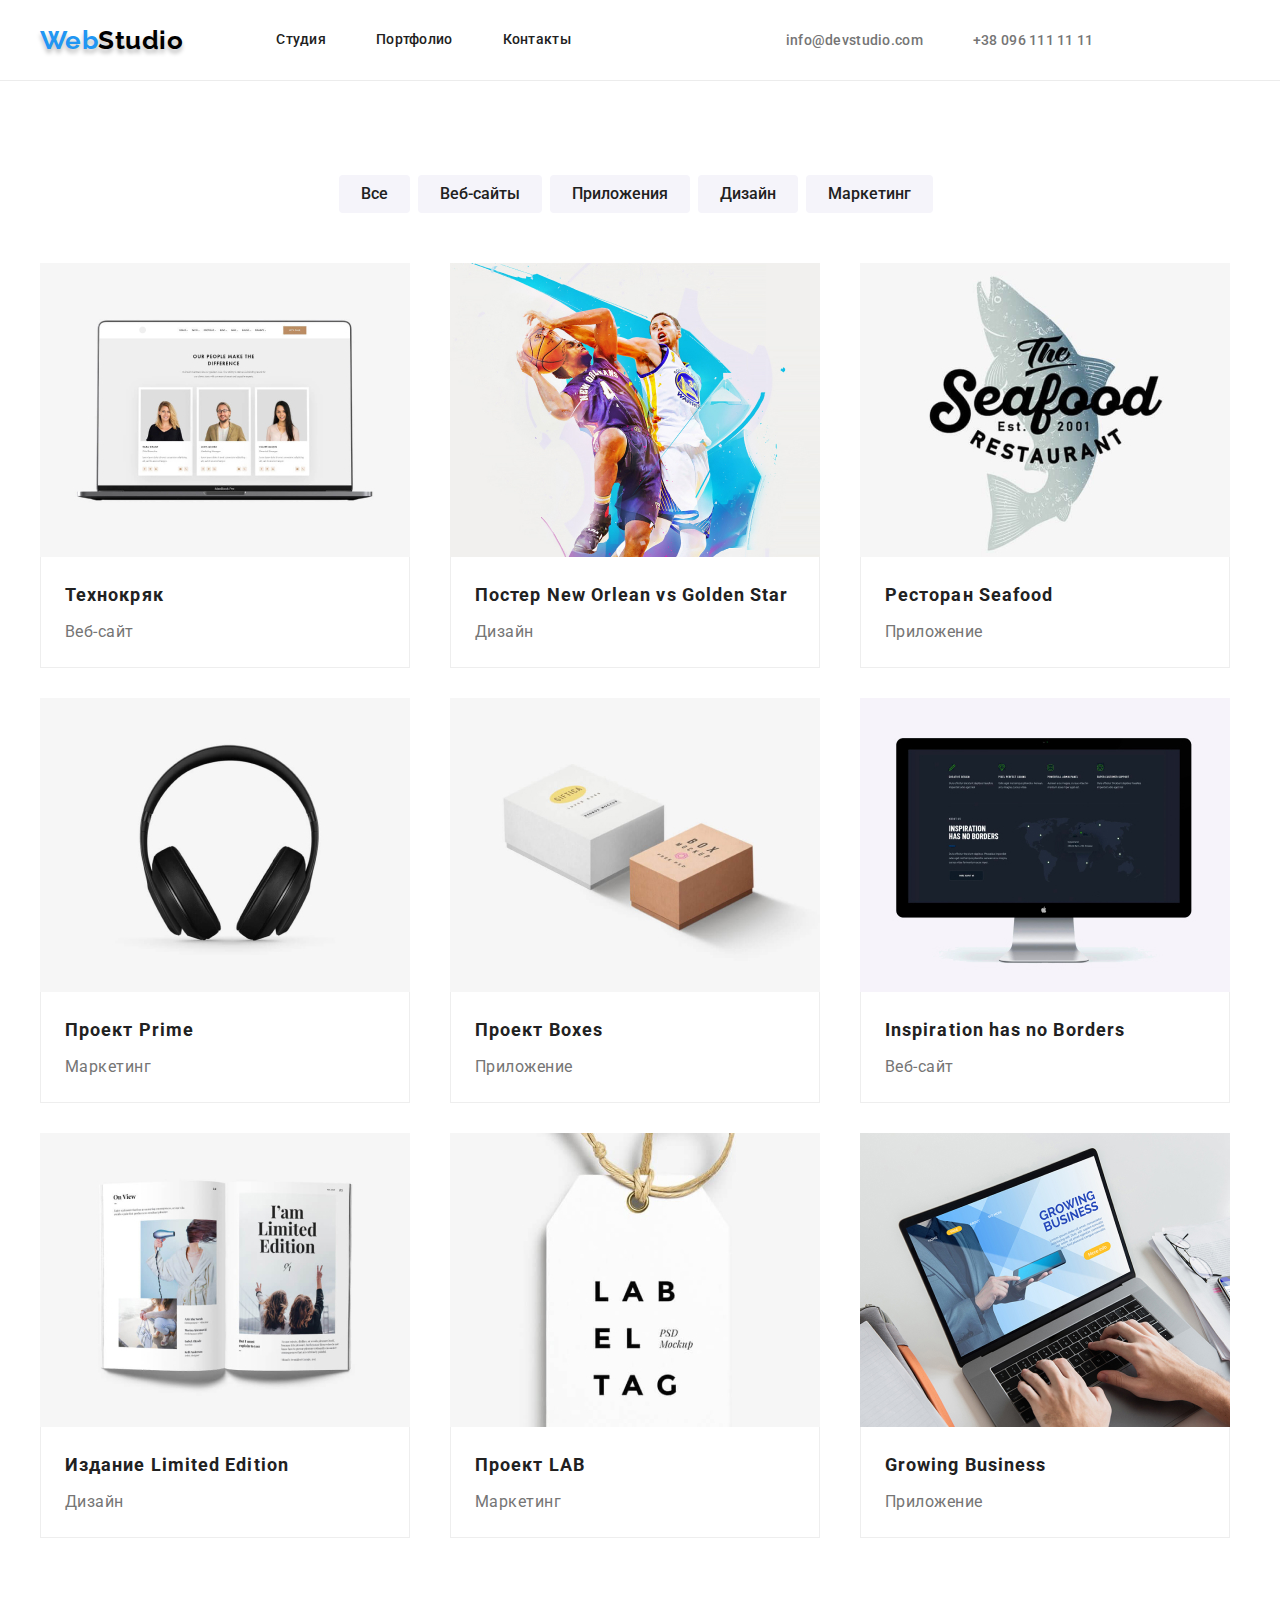
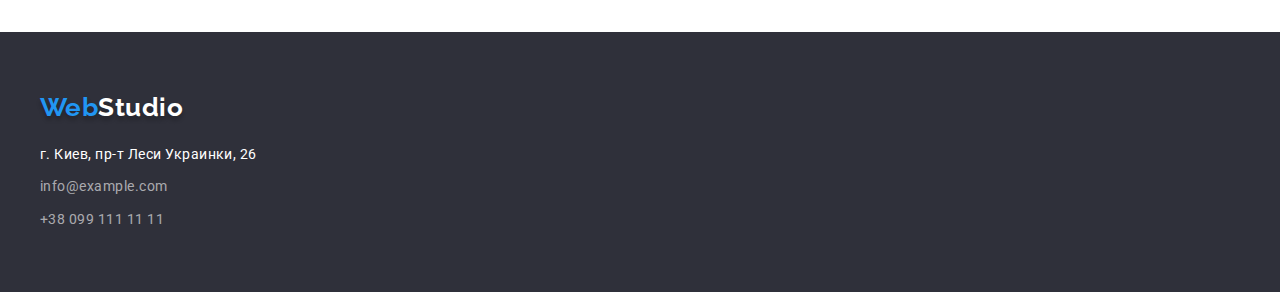
==== portfolio.html @ f3030b71 "Created a new folder for homework4" ====
<!DOCTYPE html>
<html lang="ru">
<head>
    <meta charset="UTF-8">
    <meta http-equiv="X-UA-Compatible" content="IE=edge">
    <meta name="viewport" content="width=device-width, initial-scale=1.0">
    <title>Webstudio</title>
    <link rel="preconnect" href="https://fonts.googleapis.com">
    <link rel="preconnect" href="https://fonts.gstatic.com" crossorigin>
    <link href="https://fonts.googleapis.com/css2?family=Raleway:wght@700&family=Roboto:wght@400;500;700;900&display=swap" rel="stylesheet">
    <link rel="stylesheet" href="https://cdnjs.cloudflare.com/ajax/libs/modern-normalize/1.1.0/modern-normalize.min.css" integrity="sha512-wpPYUAdjBVSE4KJnH1VR1HeZfpl1ub8YT/NKx4PuQ5NmX2tKuGu6U/JRp5y+Y8XG2tV+wKQpNHVUX03MfMFn9Q==" crossorigin="anonymous" referrerpolicy="no-referrer" />
    <link rel="stylesheet" href="./css/styles.css" />

</head>
<body>
    <!--- header--->
<header class="header">
    <div class="container main"> 
        <nav class="header-nav"> 
        <a class="header-link link" lang="en" href="./index.html"><span class="logo-web">Web</span>Studio</a>
          <ul class="header-nav-list list">
                <li class="item"><a class="header-item-link link" href="./index.html">Студия</a></li>
                <li class="item"><a class="header-item-link link" href="./index.html">Портфолио</a></li> 
                <li class="item"><a class="header-item-link link" href="">Контакты</a></li>
            </ul>
     </nav> 
          <ul class="auto-nav list"> 
                <li class="item"><a class="auto-nav-item link" href="mailto:info@devstudio.com">info@devstudio.com</a></li>
                <li class="item" ><a class="auto-nav-item link" href="tel:+380961111111">+38 096 111 11 11</a></li>
          </ul>
    </div>
</header>

    <!--- portfolio--->
<main>
    <section class="portfolio"> 
        <div class="container "> 
        <h1 hidden>Портфолио</h1>
        <ul class="portfolio-list  list"> 
            <li><button class="portfolio-button link" type="button">Все </button></li>
            <li><button class="portfolio-button link" type="button">Веб-сайты</button> </li>   
            <li><button class="portfolio-button link" type="button">Приложения</button> </li> 
            <li><button class="portfolio-button link" type="button">Дизайн</button> </li> 
            <li><button class="portfolio-button link" type="button">Маркетинг</button> </li> 
        </ul>
        <ul class="portfolio-img list">
            <li class="gallery-pic">
                 <img  src="./images/img.jpg" alt="Ноутбук" width="370" height="294"> 
                <div class="gallery-content">  
                <h2 class="portfolio-item">Технокряк</h2>
                <p class="portfolio-text"> Веб-сайт</p>
            </div>
            </li>
            
            <li class="gallery-pic"> 
                <img  src="./images/img (1).jpg" alt="Баскетбол" width="370" height="294" > 
                <div class="gallery-content"> 
                <h2 class="portfolio-item">Постер New Orlean vs Golden Star</h2>
                <p class="portfolio-text"> Дизайн</p>
            </div>

            </li>
            <li class="gallery-pic"> 
                <img  src="./images/img (2).jpg" alt="Лого ресторану" width="370" height="294" > 
                <div class="gallery-content"> 
                <h2 class="portfolio-item">Ресторан Seafood</h2>
                <p class="portfolio-text"> Приложение</p>
            </div>

            </li>
            <li class="gallery-pic"> 
                <img  src="./images/img (3).jpg" alt="Наушники" width="370" height="294" > 
                <div class="gallery-content"> 
                <h2 class="portfolio-item">Проект Prime</h2>
                <p class="portfolio-text"> Маркетинг</p>
            </div>

            </li>
            <li class="gallery-pic"> 
                <img  src="./images/img (4).jpg" alt="Боксы" width="370" height="294" > 
                <div class="gallery-content"> 
                <h2 class="portfolio-item">Проект Boxes</h2>
                <p class="portfolio-text"> Приложение</p>
            </div>
            </li>

            <li class="gallery-pic"> 
                <img  src="./images/img (5).jpg" alt="компьютер" width="370" height="294" >
                <div class="gallery-content"> 
                <h2 class="portfolio-item" lang="en">Inspiration has no Borders</h2>
                <p class="portfolio-text"> Веб-сайт</p>
            </div>

            </li>
            <li class="gallery-pic"> 
                <img  src="./images/img (6).jpg" alt="Книга" width="370" height="294" >
                <div class="gallery-content"> 
                <h2 class="portfolio-item">Издание Limited Edition</h2>
                <p class="portfolio-text"> Дизайн</p>
            </div>

            </li>
            <li class="gallery-pic"> 
                <img  src="./images/img (7).jpg" alt="Ярлык" width="370" height="294" > 
                <div class="gallery-content"> 
                <h2 class="portfolio-item">Проект LAB</h2>
                <p class="portfolio-text"> Маркетинг</p>
            </div>

            </li>
            <li class="gallery-pic"> 
                <img  src="./images/img (8).jpg" alt="Веб-сайт" width="370" height="294" > 
                <div class="gallery-content"> 
                <h2 class="portfolio-item">Growing Business</h2>
                <p class="portfolio-text"> Приложение</p>
                </div>
            </li>
        </ul>
        </div>

    </section>
</main>

    <!-- footer-->
<footer class="footer"> 
    <div class="container"> 

    <a class="footer-link link" lang="en" href=""><span class="logo-web">Web</span>Studio</a>
    <address> 
    <ul class="list-contacts list">
        <li class="address">г. Киев, пр-т Леси Украинки, 26</li>
        <li class="mail"><a class="contacts link" href="mailto:info@example.com">info@example.com</a></li>
        <li><a class="contacts link" href="tel:+380991111111">+38 099 111 11 11</a></li>
    </ul>
</address>
    </div>
</footer>
---- css/styles.css ----
:root{
    --title-text-color: #212121;  
    --primary-text-color: #757575;
    --secondary-text-color: #000000;
    --third-text-color: #ffffff;
    --accent-color:#2196F3;
}
body {
    margin: 0;

    background-color: #FFFFFF;
    font-family: 'Roboto', sans-serif;
    letter-spacing: 0.03em;
    color: var(--title-text-color)
}
/* ---header--- */
p, h1, h2, h3, h4{
    margin-top: 0;
    margin-bottom: 0;
}
ul {
    margin-top: 0;
    margin-bottom: 0;
    padding-left: 0;

}

.link {
    text-decoration: none;
}
.list {
    list-style: none;
}
.container {

    width: 1200px;
    padding-left: 15px;
    padding-right: 15px;
    margin: 0 auto;    
}

.header-nav {
    display: flex;
    align-items: center;
}
.header-link, 
.footer-link {
    padding: 0;

    Font-family: 'Raleway';
    font-weight: bold;
    Font-size: 26px;
    Line-height: 1.19;
    color: var(--secondary-text-color);
    text-shadow: 0px 4px 4px rgba(0, 0, 0, 0.25);
}

.logo-web {
    color:var(--accent-color);
}

.main {
    display: flex;
    align-items: center;
}
.header {  
      border-bottom: 1px solid #ECECEC;
}
.header-nav-list {
    display: flex;
    margin-right: auto;
}
.header-nav-list .link {    
    display: block;
    padding-top: 32px;
    padding-bottom: 32px;

    font-style: 400;
    font-weight: 500;
    font-size: 14px;
    line-height: 1.14;
    letter-spacing: 0.02em;
    color: var(--title-text-color);
}


.header-nav-list .item:not(:last-child) {
    margin-right: 50px;
}
 /* Contacts*/

.auto-nav {
    display: flex;
    margin-left: 215px;
}
.auto-nav .item +.item {
    margin-left: 50px;
}

.auto-nav-item {

    font-weight: 500;
    font-size: 14px;
    line-height: 1.14;
    letter-spacing: 0.02em;
    color: var(--primary-text-color);
}
.header-link {
    margin-right: 93px;
}

.header-item-link:hover,
.header-item-link:focus,
.auto-nav-item:hover,
.auto-nav-item:focus  {
    color: var(--accent-color); 
}

/* ---hero---*/
.hero {
    background-color: #2F303A;
    padding-bottom: 200px;
    padding-top: 200px;
    flex-grow: 1;
}

.hero-title {
    margin-bottom: 30px;

    font-weight: 900;
    font-size: 44px;
    line-height: 1.36;
    text-align: center;
    letter-spacing: 0.06em;
    text-transform: uppercase;
    text-shadow: 0px 4px 4px rgba(0, 0, 0, 0.25);
    color: var(--third-text-color);
}

.hero-button {  
    display: flex;
    margin: auto;
    border-radius: 4px;
    padding: 10px 32px;
    border: 1px solid #000000;
    text-shadow: 0px 4px 4px rgba(0, 0, 0, 0.25);

    font-weight: 700;
    font-size: 16px;
    line-height: 1.87;
    display: flex;
    align-items: center;
    text-align: center;
    letter-spacing: 0.06em;
    color: var(--third-text-color);
    background-color: var(--accent-color);
    cursor: pointer;

}
.hero .link:hover,
.hero .link:focus{
    background-color: #188CE8;
}

/* ---features---*/
.details {
    display: flex;
}
.features{
    display: flex;

    padding-top: 94px;
    padding-bottom: 94px;
}
.features-title {
    display: flex;
    margin-bottom: 10px;

    font-weight: 700;
    Font-size: 14px;
    Line-height: 1.14;
    text-transform: uppercase;
    color: var(--title-text-color);
}
.features-text {
    display: flex;
    margin-right: 30px;


    font-weight: normal;
    font-size: 14px;
    line-height: 1.71;
    color: var(--primary-text-color);
}
.features-list { 
    display: flex;
    margin-right: 30px;
}

/* ---work and team---*/


.work {
    padding-bottom: 94px;
}
.work-list {
    display: flex;
}
.work-list .picture:not(:last-child){
    margin-right: 30px;
    
}

.work-title,
.team-title {
    margin-bottom: 50px;
    font-weight: bold;
    font-size: 36px;
    line-height: 42px;
    text-align: center;
    color: var(--title-text-color);
}

.team{
    background-color: #F5F4FA;
    padding-top: 94px;
    padding-bottom: 94px;
  
} 

.team-list  {
    display: flex;
    margin: 0;
    margin-left: -30px; 

}

.team-content{
    padding-top: 30px ;
    padding-bottom: 30px; 
    width: 270px;

    background-color: var(--third-text-color);
    box-shadow: 0px 1px 3px rgba(0, 0, 0, 0.12), 0px 1px 1px rgba(0, 0, 0, 0.14), 0px 2px 1px rgba(0, 0, 0, 0.2);
    border-radius: 0px 0px 4px 4px;

}
.content {
    width: 270px;
    margin-left: 30px; 
    margin-right: 0;
}
.team-list .team-pic:not(:last-child){
    margin-right: 30px;
}

img {
    display: block;
    max-width: 100%;
    height: auto;
}
.team-item {
    margin-bottom: 10px ;

    font-weight: 500;
    font-size: 16px;
    line-height: 1.18; 
    text-align: center;   
    color: var(--title-text-color);
}
.team-text{

    font-weight: normal;
    font-size: 16px;
    line-height: 1.18;
    text-align: center;
}

/* ---footer---*/
.footer {
    padding-top: 60px;
    padding-bottom:60px;
    background-color: #2F303A    ;
}
.footer-link {
    display: block;
    margin-bottom: 20px;
    color: var(--third-text-color);
}
.list-contacts{
    font-style: normal;
}
.contacts{
    font-weight: normal;
    font-size: 14px;
    line-height: 1.71;
    color: rgba(255, 255, 255, 0.6) ;

}
.address{
    margin-bottom: 9px;

    font-weight: normal;
    font-size: 14px;
    line-height: 1.71;
    color: var(--third-text-color);
}
.mail {
    margin-bottom: 9px;
}

/* Portfolio */
.portfolio{
    padding-bottom: 94px;
    padding-top: 94px;
    background: #FFFFFF;
}
.portfolio-list{
    display: flex;
    margin-bottom: 50px;
    justify-content: center;
}

.portfolio-button{
    padding: 6px 22px;
    margin-right: 8px;


    font-family: 'Roboto';
    font-weight: 500;
    font-size: 16px;
    line-height: 1.62;
    text-align: center;
    color: var(--title-text-color);
    background-color: #F5F4FA ;
    border-radius: 4px;
    border: transparent;
    cursor: pointer;
}
.portfolio-list .link:hover, 
.portfolio-list .link:focus {
    color: var(--third-text-color);
    background-color: var(--accent-color);
}

.gallery-content{
    background: #FFFFFF;
    box-sizing: border-box;
    padding: 20px 24px;
    border-bottom: 1px solid #EEEEEE;
    border-right: 1px solid #EEEEEE;
    border-left: 1px solid #EEEEEE;
    width: 370px;
}
.portfolio-img {
    margin: 0;
    display: flex;
    flex-wrap: wrap;
    margin-top: -30px;
    margin-left: -30px;
}

.gallery-pic{
    width: 370px;
    margin-left: 30px;
    margin-top: 30px;
    flex-basis: calc(100% / 3 - 30px);
}


.portfolio-item {
    margin-bottom: 4px;

    font-weight: 700;
    font-size: 18px;
    line-height: 2;
    letter-spacing: 0.06em;
}
.portfolio-text{
    font-weight: normal;
    font-size: 16px;
    line-height: 1.87;
    color: var(--primary-text-color);
}
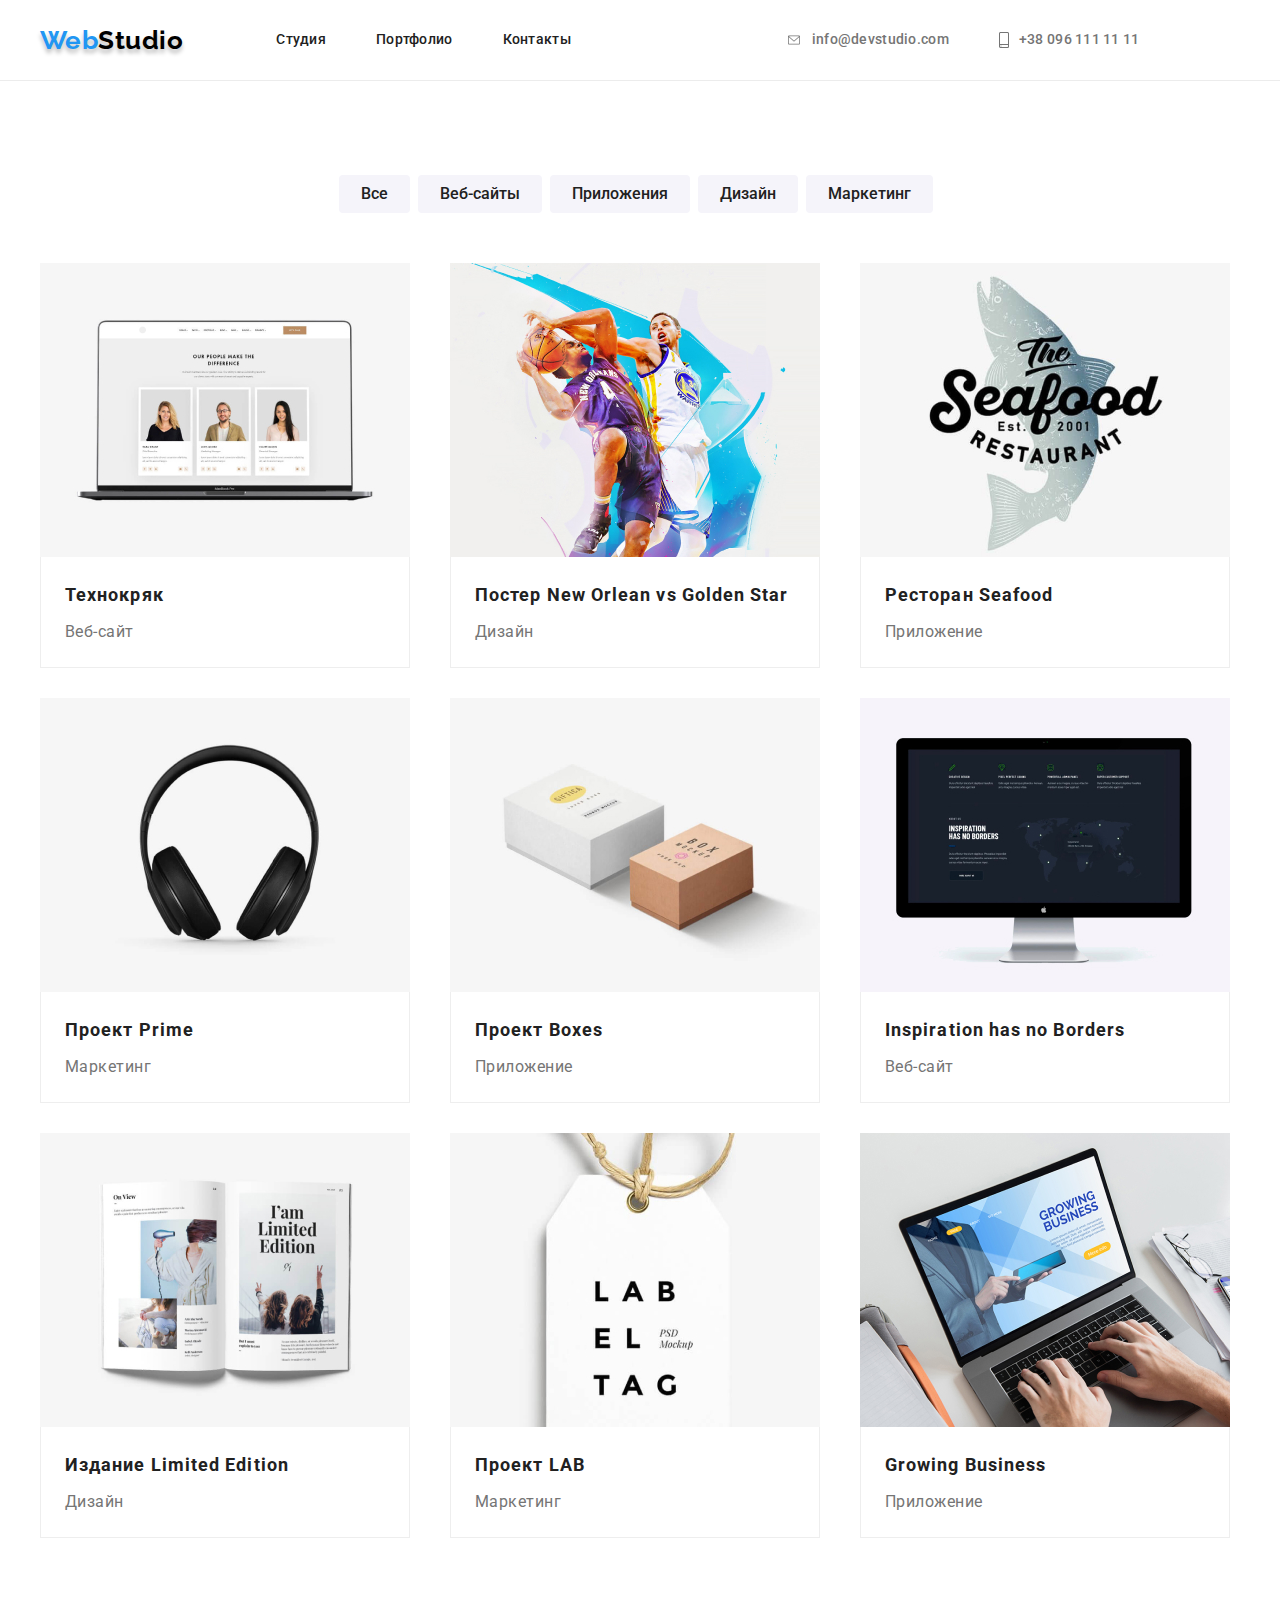
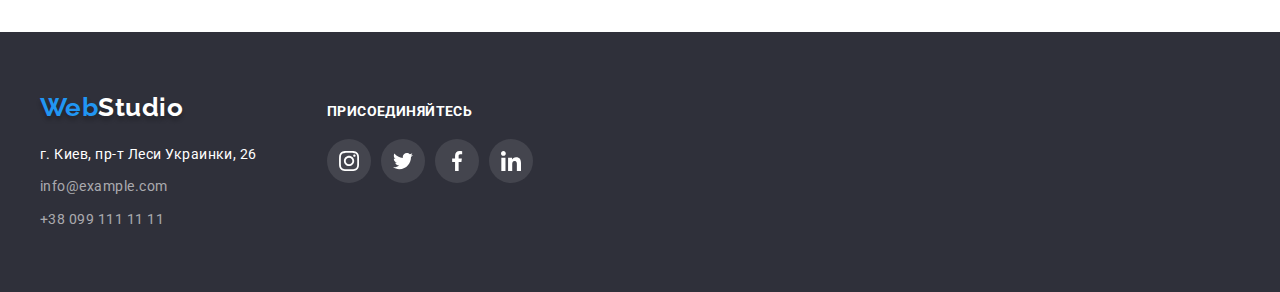
==== commit 8a904436: "Added icons and svg" ====
--- a/portfolio.html
+++ b/portfolio.html
@@ -25,8 +25,22 @@
             </ul>
      </nav> 
           <ul class="auto-nav list"> 
-                <li class="item"><a class="auto-nav-item link" href="mailto:info@devstudio.com">info@devstudio.com</a></li>
-                <li class="item" ><a class="auto-nav-item link" href="tel:+380961111111">+38 096 111 11 11</a></li>
+
+               <li class="item">
+                <a class="auto-nav-item link" href="mailto:info@devstudio.com">
+                  <svg class="contacts-icon" width="16" height="12"> 
+                    <use href="./images/symbol-defs.svg#icon-envelope"></use>
+                </svg> 
+                info@devstudio.com</a>
+            </li>
+
+            <li class="item">
+                <a class="auto-nav-item link" href="tel:+380961111111">
+                 <svg class="contacts-icon" width="10" height="16"> 
+                    <use href="./images/symbol-defs.svg#icon-smartphone"> </use>
+                </svg> 
+                +38 096 111 11 11</a>
+            </li>
           </ul>
     </div>
 </header>
@@ -122,16 +136,52 @@
 </main>
 
     <!-- footer-->
-<footer class="footer"> 
-    <div class="container"> 
-
-    <a class="footer-link link" lang="en" href=""><span class="logo-web">Web</span>Studio</a>
-    <address> 
-    <ul class="list-contacts list">
-        <li class="address">г. Киев, пр-т Леси Украинки, 26</li>
-        <li class="mail"><a class="contacts link" href="mailto:info@example.com">info@example.com</a></li>
-        <li><a class="contacts link" href="tel:+380991111111">+38 099 111 11 11</a></li>
-    </ul>
-</address>
+    <footer class="footer"> 
+        <div class="footer-list container"> 
+        <div class="footer-logo  main"> 
+        <a class="footer-link link" lang="en" href=""><span class="logo-web">Web</span>Studio</a>
+        <address> 
+        <ul class="list-contacts list">
+            <li class="address">г. Киев, пр-т Леси Украинки, 26</li>
+            <li class="mail"><a class="contacts link" href="mailto:info@example.com">info@example.com</a></li>
+            <li><a class="contacts link" href="tel:+380991111111">+38 099 111 11 11</a></li>
+        </ul>
+    </address>
+        </div>
+        <div class="join-socials "> 
+            <h3 class="join">присоединяйтесь</h3>
+            <ul class="join-list list "> 
+                <li class="join-item">
+                    <a href="" class="join-link link">
+                    <svg class="join-icon" width="20" height="20"> 
+                        <use href="./images/symbol-defs.svg#icon-instagram"> </use>
+                    </svg>
+                 </a>
+                </li>
+                <li class="join-item">
+                    <a href="" class="join-link link">
+                    <svg class="join-icon" width="20" height="20"> 
+                        <use href="./images/symbol-defs.svg#icon-twitter"> </use>
+                    </svg>
+                 </a>
+                </li>
+                <li class="join-item">
+                    <a href="" class="join-link link">
+                    <svg class="join-icon" width="20" height="20"> 
+                        <use href="./images/symbol-defs.svg#icon-facebook"> </use>
+                    </svg>
+                 </a>
+                </li>
+                <li class="join-item">
+                    <a href="" class="join-link link">
+                    <svg class="join-icon" width="20" height="20"> 
+                        <use href="./images/symbol-defs.svg#icon-linkedin"> </use>
+                    </svg>
+                 </a>
+                </li>
+                </ul>
+        </div>
     </div>
-</footer>+    </footer>
+</body>
+</html>--- a/css/styles.css
+++ b/css/styles.css
@@ -13,7 +13,6 @@
     letter-spacing: 0.03em;
     color: var(--title-text-color)
 }
-/* ---header--- */
 p, h1, h2, h3, h4{
     margin-top: 0;
     margin-bottom: 0;
@@ -22,9 +21,11 @@
     margin-top: 0;
     margin-bottom: 0;
     padding-left: 0;
-
-}
-
+}
+img {
+    display: block;
+    max-width: 100%;
+}
 .link {
     text-decoration: none;
 }
@@ -38,6 +39,7 @@
     padding-right: 15px;
     margin: 0 auto;    
 }
+
 
 .header-nav {
     display: flex;
@@ -83,10 +85,20 @@
     color: var(--title-text-color);
 }
 
-
 .header-nav-list .item:not(:last-child) {
     margin-right: 50px;
 }
+.header-link {
+    margin-right: 93px;
+}
+
+.header-item-link:hover,
+.header-item-link:focus,
+.auto-nav-item:hover,
+.auto-nav-item:focus  {
+    color: var(--accent-color); 
+}
+
  /* Contacts*/
 
 .auto-nav {
@@ -98,30 +110,36 @@
 }
 
 .auto-nav-item {
-
+    display: flex;
+    align-items: center;
     font-weight: 500;
     font-size: 14px;
     line-height: 1.14;
     letter-spacing: 0.02em;
     color: var(--primary-text-color);
 }
-.header-link {
-    margin-right: 93px;
-}
-
-.header-item-link:hover,
-.header-item-link:focus,
+.contacts-icon {
+    display: inline-block;
+    margin-right: 10px;
+    fill: currentColor;
+}
 .auto-nav-item:hover,
-.auto-nav-item:focus  {
+.auto-nav-item:focus   {
     color: var(--accent-color); 
 }
 
 /* ---hero---*/
 .hero {
-    background-color: #2F303A;
+   /* background-color: #2F303A;*/
     padding-bottom: 200px;
     padding-top: 200px;
     flex-grow: 1;
+    background-image: linear-gradient(rgba(47, 48, 58, 0.4),
+    rgba(47, 48, 58, 0.4)
+    ), url(../images/heroimg.jpg) ;
+    background-repeat: no-repeat;
+    background-position: center;
+    background-size: cover;  
 }
 
 .hero-title {
@@ -174,6 +192,7 @@
 }
 .features-title {
     display: flex;
+    margin-top: 30px;
     margin-bottom: 10px;
 
     font-weight: 700;
@@ -186,7 +205,6 @@
     display: flex;
     margin-right: 30px;
 
-
     font-weight: normal;
     font-size: 14px;
     line-height: 1.71;
@@ -194,8 +212,22 @@
 }
 .features-list { 
     display: flex;
+}
+.icon-animations:not(:last-child) {
     margin-right: 30px;
 }
+.icon-animations .features-text {
+    width: 100% ;
+}
+.feature-icon {
+    background-color: #F5F4FA;
+    height: 120px;
+    width: 100% ;
+
+    border-radius: 4px;  
+    padding: 25px 102px;
+}
+
 
 /* ---work and team---*/
 
@@ -225,14 +257,12 @@
     background-color: #F5F4FA;
     padding-top: 94px;
     padding-bottom: 94px;
-  
 } 
 
 .team-list  {
     display: flex;
     margin: 0;
     margin-left: -30px; 
-
 }
 
 .team-content{
@@ -254,11 +284,7 @@
     margin-right: 30px;
 }
 
-img {
-    display: block;
-    max-width: 100%;
-    height: auto;
-}
+
 .team-item {
     margin-bottom: 10px ;
 
@@ -269,22 +295,107 @@
     color: var(--title-text-color);
 }
 .team-text{
+    margin-bottom: 16px ;
 
     font-weight: normal;
     font-size: 16px;
     line-height: 1.18;
     text-align: center;
 }
+.social-list {
+    display: flex;
+    justify-content: center;
+}
+.social-item{
+    width: 44px;
+    height: 44px;
+    
+}
+.social-item:not(:last-child) {
+    margin-right: 10px;
+}
+.social-icon{
+    fill: #AFB1B8;
+
+}
+
+.social-link {
+    width: 100%;
+    height: 100%;
+    display: flex;
+    align-items: center;
+    justify-content: center;
+    border-radius: 50%;
+    background-color: #ffffff;
+}
+
+.social-link:hover,
+.social-link:focus,
+.social-link:hover .social-icon,
+.social-link:focus .social-icon {
+    fill: var(--third-text-color);
+    background-color: var(--accent-color);
+}
+/* ---- Clients---*/
+.clients {
+    padding-top: 94px;
+    padding-bottom: 94px;
+}
+.clients-list {
+    display: flex;
+}
+.clients-title {
+    margin-bottom: 50px;
+    font-weight: 700;
+    font-size: 36px;
+    line-height: 42px;
+    text-align: center;
+    letter-spacing: 0.03em;
+    color: #212121;
+}
+
+.clients-item{
+    box-sizing: border-box;
+    border: 1px solid #AFB1B8;;
+    border-radius: 4px;
+    padding: 16px 32px;
+    width: 170px;
+    height: 92px;     
+}
+.clients-item:not(:last-child) {
+    margin-right: 30px;
+}
+.clients-icon{
+   fill:  #AFB1B8; 
+}
+.clients-link {
+    width: 100%;
+    height: 100%;
+    display: flex;
+    align-items: center;
+    justify-content: center;
+}
+.clients-link:hover,
+.clients-link:focus{
+    color: var(--accent-color);
+}
 
 /* ---footer---*/
+.footer-list {
+    display: flex;
+    align-items: baseline;
+}
+.footer-logo {
+    display: inline-block;
+}
+
 .footer {
     padding-top: 60px;
     padding-bottom:60px;
     background-color: #2F303A    ;
 }
-.footer-link {
-    display: block;
-    margin-bottom: 20px;
+
+.footer-link { 
     color: var(--third-text-color);
 }
 .list-contacts{
@@ -298,7 +409,9 @@
 
 }
 .address{
+    margin-top: 20px;
     margin-bottom: 9px;
+    margin-right: 70px;
 
     font-weight: normal;
     font-size: 14px;
@@ -307,6 +420,47 @@
 }
 .mail {
     margin-bottom: 9px;
+}
+.join-socials .join{ 
+    display: flex;
+    margin-bottom: 20px;
+
+    font-weight: 700;
+    font-size: 14px;
+    line-height: 16px;
+    letter-spacing: 0.03em;
+    text-transform: uppercase;
+     color: #FFFFFF;   
+}
+.join-list {
+    display: flex;
+}
+.join-item{
+    width: 44px;
+    height: 44px;   
+}
+.join-item:not(:last-child) {
+    margin-right: 10px;
+}
+.join-icon{
+    fill: #FFFFFF;
+}
+.join-link {
+    width: 100%;
+    height: 100%;
+    display: flex;
+    align-items: center;
+    justify-content: center;
+    border-radius: 50%;
+    background-color: rgba(255, 255, 255, 0.1);
+}
+.join-link:hover,
+.join-link:focus,
+.join-link:hover .join-icon,
+.join-link:focus .join-icon {
+    cursor: pointer;
+    fill: #FFFFFF;
+    background-color: var(--accent-color);
 }
 
 /* Portfolio */
